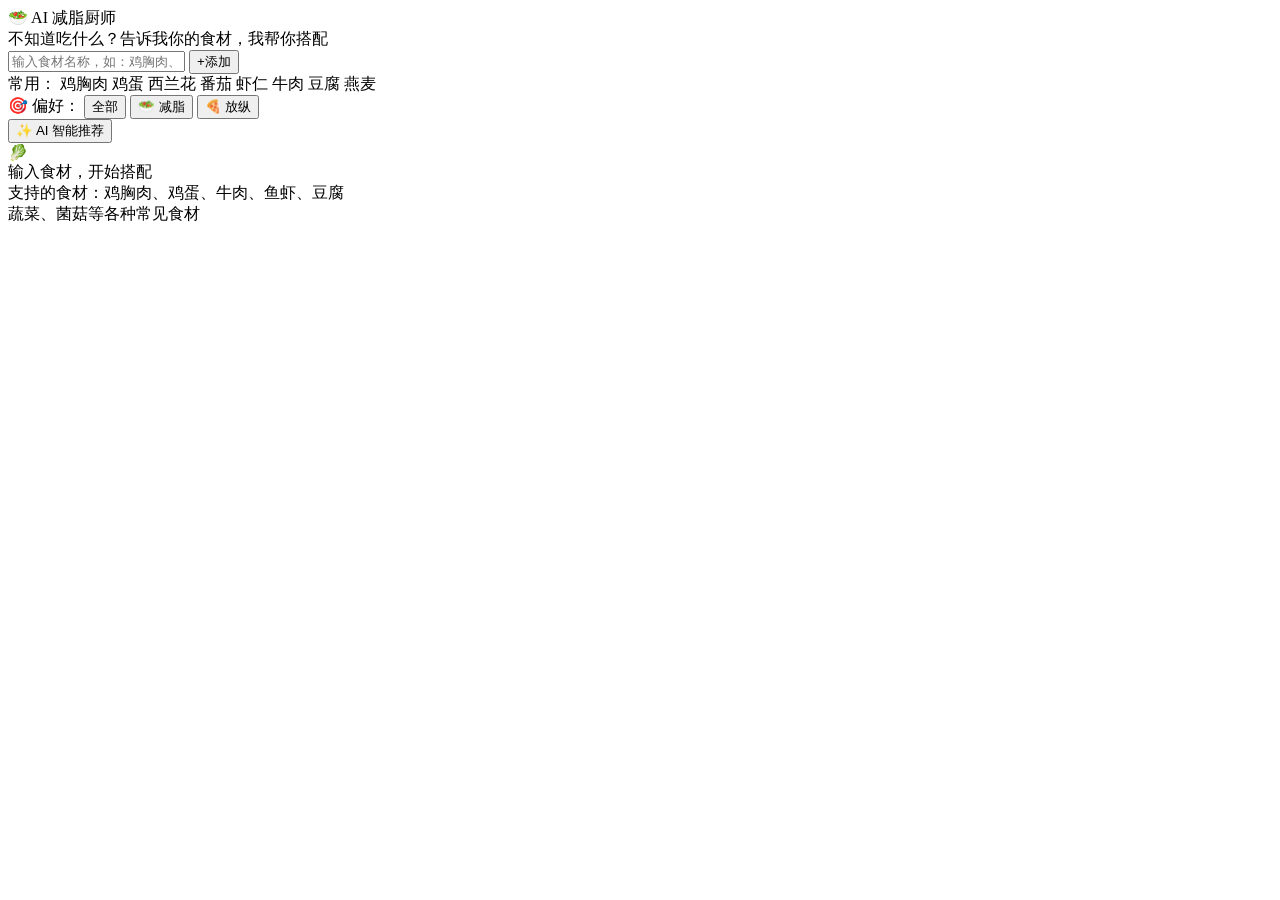
==== ai-diet-chef/index.html @ 59667673 "Create index.html" ====
<!DOCTYPE html>
<html lang="zh-CN">
<head>
<meta charset="UTF-8">
<meta name="viewport" content="width=device-width, initial-scale=1.0, user-scalable=no">
<title>AI 减脂厨师 | 智能搭配你的每一餐</title>
<link rel="stylesheet" href="style.css">
</head>
<body>

<div class="app-wrapper">
  <!-- Header -->
  <header class="app-header">
    <div class="logo">🥗 AI 减脂厨师</div>
    <div class="header-sub">不知道吃什么？告诉我你的食材，我帮你搭配</div>
  </header>

  <!-- 输入区 -->
  <section class="input-section">
    <div class="input-row">
      <input
        type="text"
        id="ingredientInput"
        class="ingredient-input"
        placeholder="输入食材名称，如：鸡胸肉、西兰花..."
        autocomplete="off"
      />
      <button class="btn-add" id="btnAdd">+添加</button>
    </div>
    <div class="tags-area" id="tagsArea"></div>

    <!-- 快捷食材 -->
    <div class="quick-ingredients">
      <span class="quick-label">常用：</span>
      <span class="quick-chip" data-ingredient="鸡胸肉">鸡胸肉</span>
      <span class="quick-chip" data-ingredient="鸡蛋">鸡蛋</span>
      <span class="quick-chip" data-ingredient="西兰花">西兰花</span>
      <span class="quick-chip" data-ingredient="番茄">番茄</span>
      <span class="quick-chip" data-ingredient="虾仁">虾仁</span>
      <span class="quick-chip" data-ingredient="牛肉">牛肉</span>
      <span class="quick-chip" data-ingredient="豆腐">豆腐</span>
      <span class="quick-chip" data-ingredient="燕麦">燕麦</span>
    </div>

    <!-- 偏好 -->
    <div class="preference-row">
      <span class="pref-label">🎯 偏好：</span>
      <button class="pref-btn active" data-category="all">全部</button>
      <button class="pref-btn" data-category="diet">🥗 减脂</button>
      <button class="pref-btn" data-category="cheat">🍕 放纵</button>
    </div>

    <button class="btn-search" id="btnSearch">
      <span class="sparkle">✨</span> AI 智能推荐
    </button>
  </section>

  <!-- 结果区 -->
  <section class="results-section" id="resultsSection">
    <div class="results-header" id="resultsHeader" style="display:none;">
      <span id="resultsCount"></span>
      <span class="ai-badge">🤖 AI 匹配</span>
    </div>
    <div class="results-grid" id="resultsGrid"></div>
    <div class="empty-state" id="emptyState">
      <div class="empty-icon">🥬</div>
      <div class="empty-title">输入食材，开始搭配</div>
      <div class="empty-desc">支持的食材：鸡胸肉、鸡蛋、牛肉、鱼虾、豆腐<br>蔬菜、菌菇等各种常见食材</div>
    </div>
  </section>

  <!-- 详情弹窗 -->
  <div class="modal-overlay" id="modalOverlay" style="display:none;">
    <div class="modal-content" id="modalContent"></div>
  </div>
</div>

<script src="recipes.js"></script>
<script src="app.js"></script>
</body>
</html>
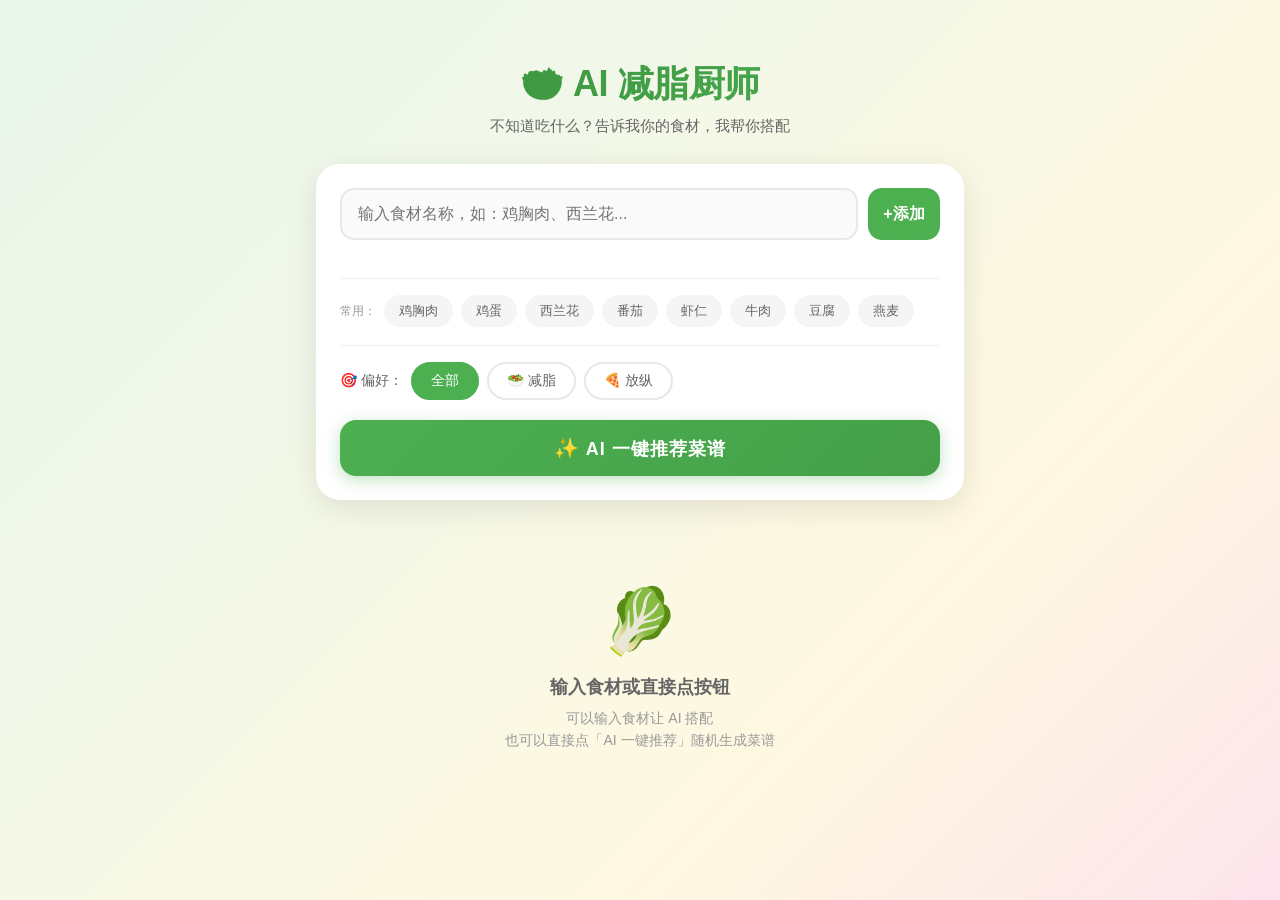
==== commit 13648764: "Revise button label and empty state messages Updated button text and empty state instructions for cl" ====
--- a/ai-diet-chef/index.html
+++ b/ai-diet-chef/index.html
@@ -1,3 +1,4 @@
+
 <!DOCTYPE html>
 <html lang="zh-CN">
 <head>
@@ -51,7 +52,7 @@
     </div>
 
     <button class="btn-search" id="btnSearch">
-      <span class="sparkle">✨</span> AI 智能推荐
+      <span class="sparkle">✨</span> AI 一键推荐菜谱
     </button>
   </section>
 
@@ -64,8 +65,8 @@
     <div class="results-grid" id="resultsGrid"></div>
     <div class="empty-state" id="emptyState">
       <div class="empty-icon">🥬</div>
-      <div class="empty-title">输入食材，开始搭配</div>
-      <div class="empty-desc">支持的食材：鸡胸肉、鸡蛋、牛肉、鱼虾、豆腐<br>蔬菜、菌菇等各种常见食材</div>
+      <div class="empty-title">输入食材或直接点按钮</div>
+      <div class="empty-desc">可以输入食材让 AI 搭配<br>也可以直接点「AI 一键推荐」随机生成菜谱</div>
     </div>
   </section>
 
--- a/ai-diet-chef/style.css
+++ b/ai-diet-chef/style.css
@@ -0,0 +1,541 @@
+/* ===== CSS Reset & Variables ===== */
+* { margin: 0; padding: 0; box-sizing: border-box; }
+
+:root {
+  --green: #4CAF50;
+  --green-dark: #388E3C;
+  --orange: #FF9800;
+  --red: #f44336;
+  --blue: #2196F3;
+  --purple: #9C27B0;
+  --bg: #f8faf9;
+  --card: #ffffff;
+  --text: #1a1a2e;
+  --text-secondary: #666;
+  --text-muted: #999;
+  --shadow: 0 2px 16px rgba(0,0,0,0.06);
+  --shadow-lg: 0 8px 32px rgba(0,0,0,0.1);
+  --radius: 16px;
+  --radius-lg: 24px;
+}
+
+body {
+  font-family: -apple-system, BlinkMacSystemFont, 'Segoe UI', 'PingFang SC', 'Microsoft YaHei', sans-serif;
+  background: linear-gradient(135deg, #e8f5e9 0%, #f1f8e9 30%, #fff8e1 70%, #fce4ec 100%);
+  background-attachment: fixed;
+  min-height: 100vh;
+  color: var(--text);
+  -webkit-font-smoothing: antialiased;
+}
+
+.app-wrapper {
+  max-width: 680px;
+  margin: 0 auto;
+  padding: 20px 16px 40px;
+}
+
+/* ===== Header ===== */
+.app-header {
+  text-align: center;
+  padding: 40px 0 28px;
+}
+
+.logo {
+  font-size: 36px;
+  font-weight: 800;
+  background: linear-gradient(135deg, var(--green-dark), var(--green));
+  -webkit-background-clip: text;
+  -webkit-text-fill-color: transparent;
+  background-clip: text;
+  letter-spacing: -0.5px;
+}
+
+.header-sub {
+  font-size: 15px;
+  color: var(--text-secondary);
+  margin-top: 8px;
+  font-weight: 400;
+}
+
+/* ===== Input Section ===== */
+.input-section {
+  background: var(--card);
+  border-radius: var(--radius-lg);
+  padding: 24px;
+  box-shadow: var(--shadow-lg);
+  margin-bottom: 24px;
+}
+
+.input-row {
+  display: flex;
+  gap: 10px;
+}
+
+.ingredient-input {
+  flex: 1;
+  height: 52px;
+  padding: 0 16px;
+  border: 2px solid #e8e8e8;
+  border-radius: 14px;
+  font-size: 16px;
+  color: var(--text);
+  background: #fafafa;
+  transition: all 0.2s;
+  outline: none;
+}
+
+.ingredient-input:focus {
+  border-color: var(--green);
+  background: #fff;
+  box-shadow: 0 0 0 4px rgba(76,175,80,0.1);
+}
+
+.btn-add {
+  width: 72px;
+  height: 52px;
+  background: var(--green);
+  color: #fff;
+  border: none;
+  border-radius: 14px;
+  font-size: 16px;
+  font-weight: 600;
+  cursor: pointer;
+  transition: all 0.2s;
+  white-space: nowrap;
+}
+
+.btn-add:hover { background: var(--green-dark); transform: translateY(-1px); }
+.btn-add:active { transform: scale(0.96); }
+
+/* Tags */
+.tags-area {
+  display: flex;
+  flex-wrap: wrap;
+  gap: 8px;
+  margin-top: 14px;
+  min-height: 8px;
+}
+
+.tag {
+  display: inline-flex;
+  align-items: center;
+  gap: 6px;
+  padding: 8px 14px;
+  background: linear-gradient(135deg, #e8f5e9, #c8e6c9);
+  color: var(--green-dark);
+  border-radius: 24px;
+  font-size: 14px;
+  font-weight: 500;
+  animation: tagIn 0.25s ease;
+}
+
+@keyframes tagIn {
+  from { opacity: 0; transform: scale(0.8); }
+  to { opacity: 1; transform: scale(1); }
+}
+
+.tag-remove {
+  cursor: pointer;
+  width: 18px;
+  height: 18px;
+  border-radius: 50%;
+  background: rgba(0,0,0,0.12);
+  display: flex;
+  align-items: center;
+  justify-content: center;
+  font-size: 12px;
+  line-height: 1;
+  transition: all 0.15s;
+}
+
+.tag-remove:hover { background: var(--red); color: #fff; }
+
+/* Quick Ingredients */
+.quick-ingredients {
+  display: flex;
+  flex-wrap: wrap;
+  align-items: center;
+  gap: 8px;
+  margin-top: 16px;
+  padding-top: 16px;
+  border-top: 1px solid #f0f0f0;
+}
+
+.quick-label {
+  font-size: 12px;
+  color: var(--text-muted);
+  font-weight: 500;
+}
+
+.quick-chip {
+  padding: 6px 14px;
+  background: #f5f5f5;
+  border-radius: 20px;
+  font-size: 13px;
+  color: var(--text-secondary);
+  cursor: pointer;
+  transition: all 0.15s;
+  border: 1.5px solid transparent;
+}
+
+.quick-chip:hover {
+  background: #e8f5e9;
+  border-color: var(--green);
+  color: var(--green-dark);
+}
+
+/* Preference */
+.preference-row {
+  display: flex;
+  align-items: center;
+  gap: 8px;
+  margin-top: 18px;
+  padding-top: 16px;
+  border-top: 1px solid #f0f0f0;
+}
+
+.pref-label { font-size: 14px; color: var(--text-secondary); }
+
+.pref-btn {
+  padding: 8px 18px;
+  border: 2px solid #e8e8e8;
+  background: #fff;
+  border-radius: 24px;
+  font-size: 14px;
+  cursor: pointer;
+  transition: all 0.15s;
+  color: var(--text-secondary);
+}
+
+.pref-btn.active {
+  background: var(--green);
+  color: #fff;
+  border-color: var(--green);
+}
+
+.pref-btn:hover:not(.active) { border-color: var(--green); color: var(--green); }
+
+/* Search Button */
+.btn-search {
+  width: 100%;
+  height: 56px;
+  margin-top: 20px;
+  background: linear-gradient(135deg, var(--green), #45a049);
+  color: #fff;
+  border: none;
+  border-radius: 16px;
+  font-size: 18px;
+  font-weight: 700;
+  cursor: pointer;
+  transition: all 0.3s;
+  letter-spacing: 1px;
+  box-shadow: 0 4px 16px rgba(76,175,80,0.35);
+}
+
+.btn-search:hover {
+  transform: translateY(-2px);
+  box-shadow: 0 6px 24px rgba(76,175,80,0.45);
+}
+
+.btn-search:active { transform: scale(0.97); }
+
+.sparkle { font-size: 20px; }
+
+/* ===== Results ===== */
+.results-section { margin-bottom: 30px; }
+
+.results-header {
+  display: flex;
+  align-items: center;
+  justify-content: space-between;
+  margin-bottom: 16px;
+  padding: 0 4px;
+  font-size: 15px;
+  font-weight: 600;
+  color: var(--text-secondary);
+}
+
+.ai-badge {
+  font-size: 12px;
+  padding: 4px 12px;
+  background: linear-gradient(135deg, #e8f5e9, #c8e6c9);
+  border-radius: 12px;
+  color: var(--green-dark);
+}
+
+.results-grid {
+  display: flex;
+  flex-direction: column;
+  gap: 14px;
+}
+
+/* Recipe Card */
+.recipe-card {
+  background: var(--card);
+  border-radius: var(--radius-lg);
+  padding: 22px;
+  box-shadow: var(--shadow);
+  cursor: pointer;
+  transition: all 0.25s;
+  border: 2px solid transparent;
+  animation: cardIn 0.4s ease backwards;
+}
+
+.recipe-card:nth-child(1) { animation-delay: 0s; }
+.recipe-card:nth-child(2) { animation-delay: 0.08s; }
+.recipe-card:nth-child(3) { animation-delay: 0.16s; }
+.recipe-card:nth-child(4) { animation-delay: 0.24s; }
+.recipe-card:nth-child(5) { animation-delay: 0.32s; }
+
+@keyframes cardIn {
+  from { opacity: 0; transform: translateY(16px); }
+  to { opacity: 1; transform: translateY(0); }
+}
+
+.recipe-card:hover {
+  transform: translateY(-3px);
+  box-shadow: var(--shadow-lg);
+  border-color: var(--green);
+}
+
+.card-top {
+  display: flex;
+  justify-content: space-between;
+  align-items: flex-start;
+  margin-bottom: 12px;
+}
+
+.card-name {
+  font-size: 19px;
+  font-weight: 700;
+  color: var(--text);
+}
+
+.card-category {
+  font-size: 11px;
+  padding: 3px 10px;
+  border-radius: 10px;
+  font-weight: 600;
+  white-space: nowrap;
+  margin-left: 8px;
+}
+
+.card-category.diet { background: #e8f5e9; color: var(--green-dark); }
+.card-category.cheat { background: #fff3e0; color: #e65100; }
+
+.card-meta {
+  display: flex;
+  flex-wrap: wrap;
+  gap: 16px;
+  font-size: 13px;
+  color: var(--text-secondary);
+  margin-bottom: 10px;
+}
+
+.card-meta span { display: flex; align-items: center; gap: 4px; }
+
+.card-ingredients {
+  display: flex;
+  flex-wrap: wrap;
+  gap: 6px;
+}
+
+.card-ingredient {
+  padding: 3px 10px;
+  background: #f8f8f8;
+  border-radius: 8px;
+  font-size: 12px;
+  color: var(--text-secondary);
+}
+
+.card-ingredient.matched {
+  background: #e8f5e9;
+  color: var(--green-dark);
+  font-weight: 600;
+}
+
+.card-tags {
+  display: flex;
+  gap: 6px;
+  margin-top: 10px;
+}
+
+.card-tag {
+  font-size: 11px;
+  padding: 2px 8px;
+  background: linear-gradient(135deg, #f5f5f5, #eee);
+  border-radius: 6px;
+  color: var(--text-muted);
+}
+
+/* Empty State */
+.empty-state {
+  text-align: center;
+  padding: 60px 20px;
+}
+
+.empty-icon { font-size: 64px; margin-bottom: 16px; }
+
+.empty-title {
+  font-size: 18px;
+  font-weight: 600;
+  color: var(--text-secondary);
+  margin-bottom: 8px;
+}
+
+.empty-desc {
+  font-size: 14px;
+  color: var(--text-muted);
+  line-height: 1.6;
+}
+
+/* ===== Modal ===== */
+.modal-overlay {
+  position: fixed;
+  top: 0; left: 0; right: 0; bottom: 0;
+  background: rgba(0,0,0,0.5);
+  backdrop-filter: blur(4px);
+  z-index: 1000;
+  display: flex;
+  align-items: flex-end;
+  justify-content: center;
+  animation: fadeIn 0.25s ease;
+}
+
+.modal-content {
+  background: var(--card);
+  border-radius: var(--radius-lg) var(--radius-lg) 0 0;
+  width: 100%;
+  max-width: 680px;
+  max-height: 85vh;
+  overflow-y: auto;
+  padding: 28px 24px 40px;
+  animation: slideUp 0.3s ease;
+}
+
+@keyframes fadeIn { from { opacity: 0; } to { opacity: 1; } }
+@keyframes slideUp { from { transform: translateY(100%); } to { transform: translateY(0); } }
+
+.modal-handle {
+  width: 36px; height: 4px;
+  background: #ddd; border-radius: 2px;
+  margin: 0 auto 20px;
+}
+
+.modal-name {
+  font-size: 24px; font-weight: 800;
+  margin-bottom: 16px;
+}
+
+.modal-meta {
+  display: flex; gap: 20px;
+  flex-wrap: wrap; margin-bottom: 24px;
+}
+
+.modal-stat {
+  text-align: center;
+  padding: 14px 18px;
+  background: #f8f8f8;
+  border-radius: 14px;
+  min-width: 80px;
+}
+
+.modal-stat .stat-val {
+  font-size: 24px; font-weight: 700;
+  color: var(--green-dark);
+}
+
+.modal-stat .stat-label {
+  font-size: 11px; color: var(--text-muted);
+  margin-top: 4px;
+}
+
+.modal-section {
+  margin-bottom: 20px;
+}
+
+.modal-section h3 {
+  font-size: 16px; font-weight: 700;
+  margin-bottom: 10px;
+  display: flex; align-items: center;
+  gap: 6px;
+}
+
+.modal-steps {
+  display: flex; flex-direction: column;
+  gap: 10px;
+}
+
+.modal-step {
+  display: flex; gap: 12px;
+  padding: 12px 16px;
+  background: #fafafa;
+  border-radius: 12px;
+}
+
+.modal-step .step-num {
+  width: 26px; height: 26px;
+  background: var(--green);
+  color: #fff;
+  border-radius: 50%;
+  display: flex; align-items: center;
+  justify-content: center;
+  font-size: 13px; font-weight: 700;
+  flex-shrink: 0;
+}
+
+.modal-step .step-text {
+  font-size: 14px; color: #444;
+  line-height: 1.6;
+  flex: 1;
+}
+
+.modal-ingredients {
+  display: flex; flex-wrap: wrap;
+  gap: 8px;
+}
+
+.modal-ingredient {
+  padding: 6px 14px;
+  background: #e8f5e9;
+  color: var(--green-dark);
+  border-radius: 20px;
+  font-size: 13px; font-weight: 500;
+}
+
+.modal-close {
+  width: 100%;
+  height: 48px;
+  margin-top: 8px;
+  background: #f5f5f5;
+  border: none;
+  border-radius: 14px;
+  font-size: 16px;
+  font-weight: 600;
+  color: var(--text-secondary);
+  cursor: pointer;
+}
+
+.modal-close:hover { background: #e8e8e8; }
+
+/* ===== No Results ===== */
+.no-results {
+  text-align: center;
+  padding: 40px 20px;
+  color: var(--text-muted);
+}
+
+.no-results .nr-icon { font-size: 48px; margin-bottom: 12px; }
+
+.no-results .nr-title { font-size: 16px; font-weight: 600; margin-bottom: 4px; }
+
+.no-results .nr-desc { font-size: 13px; }
+
+/* ===== Responsive ===== */
+@media (max-width: 480px) {
+  .app-wrapper { padding: 12px 12px 30px; }
+  .app-header { padding: 24px 0 16px; }
+  .logo { font-size: 28px; }
+  .modal-stat { min-width: 64px; padding: 10px 12px; }
+  .modal-stat .stat-val { font-size: 20px; }
+}
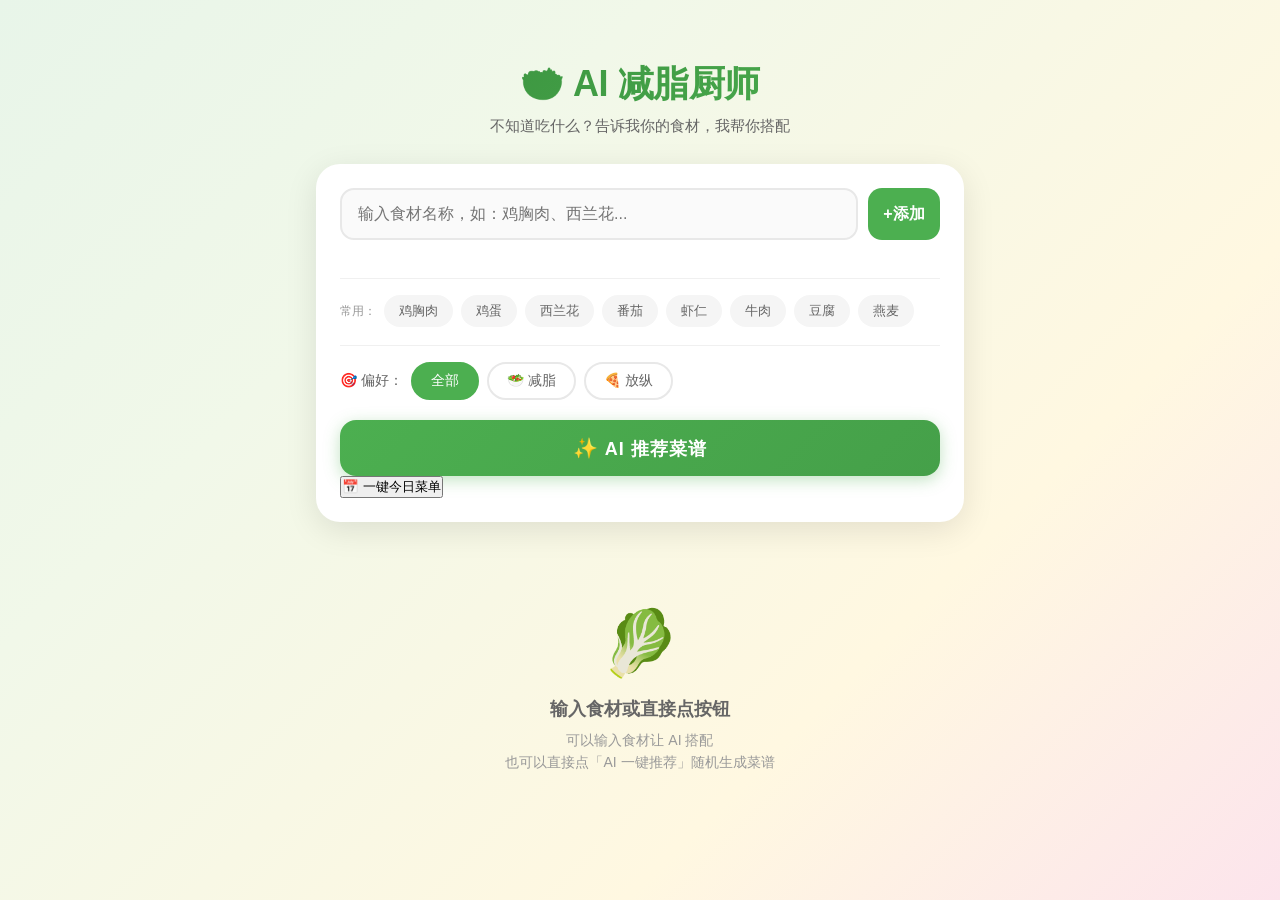
==== commit 3615bc23: "Update index.html" ====
--- a/ai-diet-chef/index.html
+++ b/ai-diet-chef/index.html
@@ -1,4 +1,3 @@
-
 <!DOCTYPE html>
 <html lang="zh-CN">
 <head>
@@ -51,9 +50,14 @@
       <button class="pref-btn" data-category="cheat">🍕 放纵</button>
     </div>
 
-    <button class="btn-search" id="btnSearch">
-      <span class="sparkle">✨</span> AI 一键推荐菜谱
-    </button>
+    <div class="btn-row-dual">
+      <button class="btn-search" id="btnSearch">
+        <span class="sparkle">✨</span> AI 推荐菜谱
+      </button>
+      <button class="btn-mealplan" id="btnMealPlan">
+        📅 一键今日菜单
+      </button>
+    </div>
   </section>
 
   <!-- 结果区 -->
@@ -80,3 +84,4 @@
 <script src="app.js"></script>
 </body>
 </html>
+
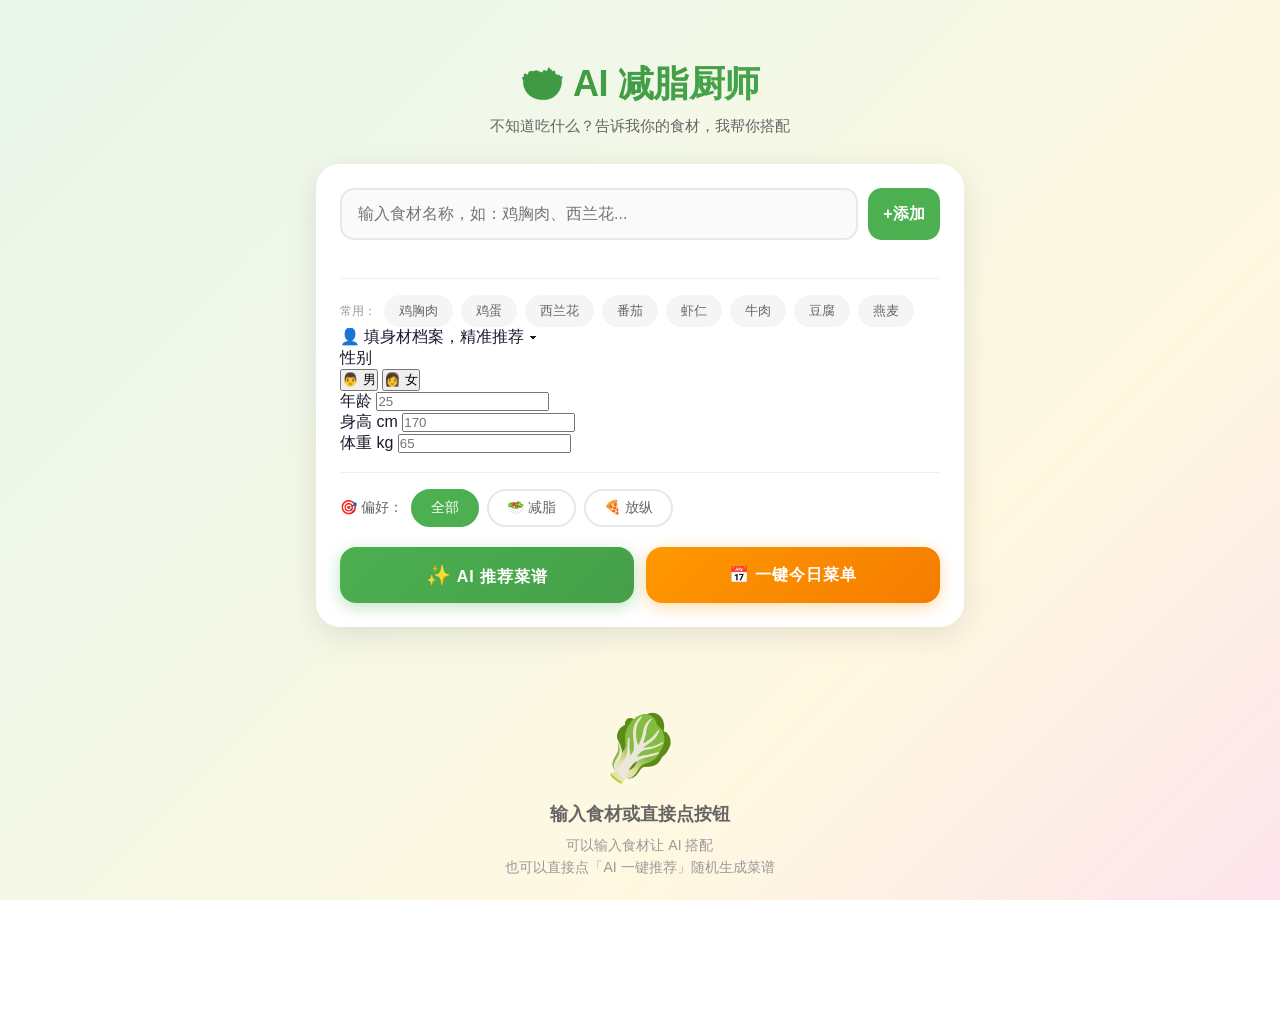
==== commit 58a6f5f4: "Update index.html" ====
--- a/ai-diet-chef/index.html
+++ b/ai-diet-chef/index.html
@@ -42,6 +42,37 @@
       <span class="quick-chip" data-ingredient="燕麦">燕麦</span>
     </div>
 
+    <!-- 身材档案 -->
+    <div class="profile-toggle" id="profileToggle" onclick="document.getElementById('profileForm').classList.toggle('open');this.classList.toggle('active')">
+      👤 填身材档案，精准推荐 <span class="toggle-arrow">▾</span>
+    </div>
+    <div class="profile-form" id="profileForm">
+      <div class="pf-row">
+        <div class="pf-item">
+          <label>性别</label>
+          <div class="pf-radio-group">
+            <button class="pf-radio active" data-gender="male" onclick="App.setGender('male',this)">👨 男</button>
+            <button class="pf-radio" data-gender="female" onclick="App.setGender('female',this)">👩 女</button>
+          </div>
+        </div>
+        <div class="pf-item">
+          <label>年龄</label>
+          <input type="number" id="pfAge" placeholder="25" class="pf-input">
+        </div>
+      </div>
+      <div class="pf-row">
+        <div class="pf-item">
+          <label>身高 cm</label>
+          <input type="number" id="pfHeight" placeholder="170" class="pf-input">
+        </div>
+        <div class="pf-item">
+          <label>体重 kg</label>
+          <input type="number" id="pfWeight" placeholder="65" class="pf-input">
+        </div>
+      </div>
+      <div class="pf-result" id="pfResult" style="display:none"></div>
+    </div>
+
     <!-- 偏好 -->
     <div class="preference-row">
       <span class="pref-label">🎯 偏好：</span>
@@ -84,4 +115,3 @@
 <script src="app.js"></script>
 </body>
 </html>
-
--- a/ai-diet-chef/style.css
+++ b/ai-diet-chef/style.css
@@ -215,31 +215,95 @@
 
 .pref-btn:hover:not(.active) { border-color: var(--green); color: var(--green); }
 
-/* Search Button */
+/* Dual Button Row */
+.btn-row-dual {
+  display: flex; gap: 12px; margin-top: 20px;
+}
+.btn-search, .btn-mealplan {
+  flex: 1; height: 56px; color: #fff; border: none; border-radius: 16px;
+  font-size: 16px; font-weight: 700; cursor: pointer; transition: all 0.3s;
+  letter-spacing: 1px;
+}
 .btn-search {
-  width: 100%;
-  height: 56px;
-  margin-top: 20px;
   background: linear-gradient(135deg, var(--green), #45a049);
-  color: #fff;
-  border: none;
-  border-radius: 16px;
-  font-size: 18px;
-  font-weight: 700;
-  cursor: pointer;
-  transition: all 0.3s;
-  letter-spacing: 1px;
   box-shadow: 0 4px 16px rgba(76,175,80,0.35);
 }
-
-.btn-search:hover {
+.btn-mealplan {
+  background: linear-gradient(135deg, var(--orange), #F57C00);
+  box-shadow: 0 4px 16px rgba(255,152,0,0.35);
+}
+
+.btn-search:hover, .btn-mealplan:hover {
   transform: translateY(-2px);
-  box-shadow: 0 6px 24px rgba(76,175,80,0.45);
-}
-
-.btn-search:active { transform: scale(0.97); }
-
+  filter: brightness(1.1);
+}
+.btn-search:active, .btn-mealplan:active { transform: scale(0.97); }
 .sparkle { font-size: 20px; }
+
+/* Meal Plan Cards */
+.mealplan-section { margin-bottom: 24px; }
+.mealplan-title {
+  font-size: 20px; font-weight: 800; text-align: center; margin-bottom: 16px;
+}
+.mealplan-meals { display: flex; flex-direction: column; gap: 12px; }
+.mealplan-card {
+  background: var(--card); border-radius: var(--radius-lg); padding: 20px 24px;
+  box-shadow: var(--shadow); display: flex; align-items: center; gap: 16px;
+  cursor: pointer; transition: all 0.2s; border: 2px solid transparent;
+  animation: cardIn 0.4s ease backwards;
+}
+.mealplan-card:hover { transform: translateX(4px); border-color: var(--green); }
+.mealplan-card .mp-icon { font-size: 36px; flex-shrink: 0; }
+.mealplan-card .mp-info { flex: 1; }
+.mealplan-card .mp-meal-type { font-size: 12px; color: var(--orange); font-weight: 700; text-transform: uppercase; }
+.mealplan-card .mp-name { font-size: 17px; font-weight: 700; margin: 4px 0; }
+.mealplan-card .mp-meta { font-size: 13px; color: var(--text-secondary); }
+.mealplan-card .mp-arrow { font-size: 20px; color: var(--text-muted); }
+
+/* Immersive Detail Modal */
+.detail-overlay {
+  position: fixed; top:0;left:0;right:0;bottom:0; background: var(--bg);
+  z-index: 1000; overflow-y: auto; animation: fadeIn 0.3s ease;
+}
+.detail-hero {
+  background: linear-gradient(135deg, var(--green-dark), var(--green));
+  color: #fff; padding: 40px 24px 30px; text-align: center;
+}
+.detail-hero.cheat { background: linear-gradient(135deg, #e65100, var(--orange)); }
+.detail-close {
+  position: absolute; top: 16px; left: 16px; width: 36px; height: 36px;
+  background: rgba(255,255,255,0.25); border: none; border-radius: 50%;
+  color: #fff; font-size: 18px; cursor: pointer; display: flex; align-items: center;
+  justify-content: center;
+}
+.detail-name { font-size: 26px; font-weight: 800; margin-bottom: 16px; }
+.detail-stats {
+  display: flex; justify-content: center; gap: 16px; flex-wrap: wrap;
+}
+.detail-stat {
+  background: rgba(255,255,255,0.2); border-radius: 14px; padding: 12px 16px;
+  text-align: center; min-width: 70px;
+}
+.detail-stat .ds-val { font-size: 22px; font-weight: 800; }
+.detail-stat .ds-label { font-size: 11px; opacity: 0.8; }
+.detail-body { padding: 24px; max-width: 680px; margin: 0 auto; }
+.detail-body h3 { font-size: 18px; font-weight: 700; margin: 24px 0 12px; display: flex; align-items: center; gap: 8px; }
+.detail-ingredients {
+  display: flex; flex-wrap: wrap; gap: 8px; margin-bottom: 8px;
+}
+.detail-ing { padding: 8px 16px; background: #e8f5e9; border-radius: 20px; font-size: 14px; font-weight: 500; color: var(--green-dark); }
+.detail-step {
+  display: flex; gap: 14px; padding: 16px; background: #fafafa; border-radius: 14px;
+  margin-bottom: 10px; align-items: flex-start;
+}
+.detail-step .ds-num {
+  width: 32px; height: 32px; background: var(--green); color: #fff;
+  border-radius: 50%; display: flex; align-items: center; justify-content: center;
+  font-weight: 800; font-size: 15px; flex-shrink: 0;
+}
+.detail-step .ds-text { font-size: 15px; color: #444; line-height: 1.7; flex: 1; }
+.detail-tags { display: flex; gap: 8px; flex-wrap: wrap; margin-top: 20px; }
+.detail-tag { padding: 6px 14px; background: #f0f0f0; border-radius: 20px; font-size: 13px; color: #666; }
 
 /* ===== Results ===== */
 .results-section { margin-bottom: 30px; }
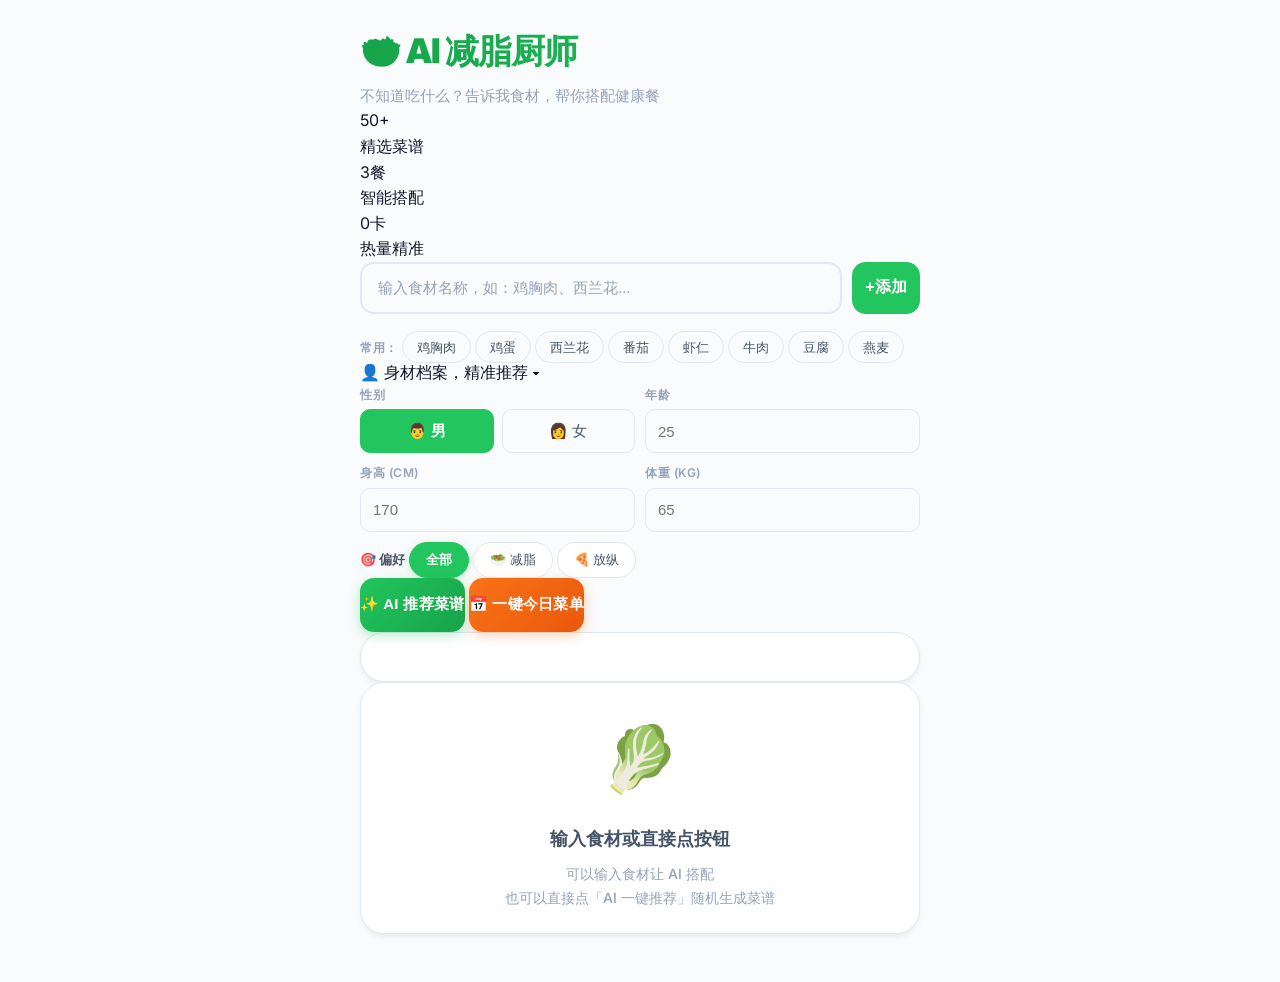
==== commit 8df1a818: "Update index.html" ====
--- a/ai-diet-chef/index.html
+++ b/ai-diet-chef/index.html
@@ -9,14 +9,19 @@
 <body>
 
 <div class="app-wrapper">
-  <!-- Header -->
-  <header class="app-header">
+  <!-- Hero -->
+  <header class="app-hero">
     <div class="logo">🥗 AI 减脂厨师</div>
-    <div class="header-sub">不知道吃什么？告诉我你的食材，我帮你搭配</div>
+    <div class="header-sub">不知道吃什么？告诉我食材，帮你搭配健康餐</div>
+    <div class="hero-stats-row">
+      <div class="hero-stat"><div class="hs-num">50+</div><div class="hs-label">精选菜谱</div></div>
+      <div class="hero-stat"><div class="hs-num">3餐</div><div class="hs-label">智能搭配</div></div>
+      <div class="hero-stat"><div class="hs-num">0卡</div><div class="hs-label">热量精准</div></div>
+    </div>
   </header>
 
   <!-- 输入区 -->
-  <section class="input-section">
+  <section class="main-card">
     <div class="input-row">
       <input
         type="text"
@@ -30,7 +35,7 @@
     <div class="tags-area" id="tagsArea"></div>
 
     <!-- 快捷食材 -->
-    <div class="quick-ingredients">
+    <div class="quick-row">
       <span class="quick-label">常用：</span>
       <span class="quick-chip" data-ingredient="鸡胸肉">鸡胸肉</span>
       <span class="quick-chip" data-ingredient="鸡蛋">鸡蛋</span>
@@ -43,45 +48,48 @@
     </div>
 
     <!-- 身材档案 -->
-    <div class="profile-toggle" id="profileToggle" onclick="document.getElementById('profileForm').classList.toggle('open');this.classList.toggle('active')">
-      👤 填身材档案，精准推荐 <span class="toggle-arrow">▾</span>
-    </div>
-    <div class="profile-form" id="profileForm">
-      <div class="pf-row">
-        <div class="pf-item">
-          <label>性别</label>
-          <div class="pf-radio-group">
-            <button class="pf-radio active" data-gender="male" onclick="App.setGender('male',this)">👨 男</button>
-            <button class="pf-radio" data-gender="female" onclick="App.setGender('female',this)">👩 女</button>
+    <div class="profile-section">
+      <div class="profile-header" onclick="this.classList.toggle('open');document.getElementById('profileBody').classList.toggle('open')">
+        <span class="ph-left"><span class="ph-icon">👤</span> 身材档案，精准推荐</span>
+        <span class="ph-arrow">▾</span>
+      </div>
+      <div class="profile-body" id="profileBody">
+        <div class="pf-row">
+          <div class="pf-item">
+            <label>性别</label>
+            <div class="pf-radio-group">
+              <button class="pf-radio active" data-gender="male" onclick="App.setGender('male',this)">👨 男</button>
+              <button class="pf-radio" data-gender="female" onclick="App.setGender('female',this)">👩 女</button>
+            </div>
+          </div>
+          <div class="pf-item">
+            <label>年龄</label>
+            <input type="number" id="pfAge" placeholder="25" class="pf-input">
           </div>
         </div>
-        <div class="pf-item">
-          <label>年龄</label>
-          <input type="number" id="pfAge" placeholder="25" class="pf-input">
+        <div class="pf-row">
+          <div class="pf-item">
+            <label>身高 (cm)</label>
+            <input type="number" id="pfHeight" placeholder="170" class="pf-input">
+          </div>
+          <div class="pf-item">
+            <label>体重 (kg)</label>
+            <input type="number" id="pfWeight" placeholder="65" class="pf-input">
+          </div>
         </div>
+        <div class="pf-result" id="pfResult" style="display:none"></div>
       </div>
-      <div class="pf-row">
-        <div class="pf-item">
-          <label>身高 cm</label>
-          <input type="number" id="pfHeight" placeholder="170" class="pf-input">
-        </div>
-        <div class="pf-item">
-          <label>体重 kg</label>
-          <input type="number" id="pfWeight" placeholder="65" class="pf-input">
-        </div>
-      </div>
-      <div class="pf-result" id="pfResult" style="display:none"></div>
     </div>
 
     <!-- 偏好 -->
-    <div class="preference-row">
-      <span class="pref-label">🎯 偏好：</span>
+    <div class="pref-row">
+      <span class="pref-label">🎯 偏好</span>
       <button class="pref-btn active" data-category="all">全部</button>
       <button class="pref-btn" data-category="diet">🥗 减脂</button>
       <button class="pref-btn" data-category="cheat">🍕 放纵</button>
     </div>
 
-    <div class="btn-row-dual">
+    <div class="btn-row">
       <button class="btn-search" id="btnSearch">
         <span class="sparkle">✨</span> AI 推荐菜谱
       </button>
--- a/ai-diet-chef/style.css
+++ b/ai-diet-chef/style.css
@@ -1,605 +1,269 @@
-/* ===== CSS Reset & Variables ===== */
-* { margin: 0; padding: 0; box-sizing: border-box; }
-
-:root {
-  --green: #4CAF50;
-  --green-dark: #388E3C;
-  --orange: #FF9800;
-  --red: #f44336;
-  --blue: #2196F3;
-  --purple: #9C27B0;
-  --bg: #f8faf9;
-  --card: #ffffff;
-  --text: #1a1a2e;
-  --text-secondary: #666;
-  --text-muted: #999;
-  --shadow: 0 2px 16px rgba(0,0,0,0.06);
-  --shadow-lg: 0 8px 32px rgba(0,0,0,0.1);
-  --radius: 16px;
-  --radius-lg: 24px;
-}
-
-body {
-  font-family: -apple-system, BlinkMacSystemFont, 'Segoe UI', 'PingFang SC', 'Microsoft YaHei', sans-serif;
-  background: linear-gradient(135deg, #e8f5e9 0%, #f1f8e9 30%, #fff8e1 70%, #fce4ec 100%);
-  background-attachment: fixed;
-  min-height: 100vh;
-  color: var(--text);
-  -webkit-font-smoothing: antialiased;
-}
-
-.app-wrapper {
-  max-width: 680px;
-  margin: 0 auto;
-  padding: 20px 16px 40px;
-}
+/* ===== AI 减脂厨师 - Premium Design ===== */
+@import url('https://fonts.googleapis.com/css2?family=Inter:wght@400;500;600;700;800;900&display=swap');
+
+*{margin:0;padding:0;box-sizing:border-box}
+
+:root{
+  --g:#22c55e;--gd:#16a34a;--gl:#86efac;--o:#f97316;--od:#ea580c;
+  --bg:#fafbfc;--card:#ffffff;--t1:#0f172a;--t2:#475569;--t3:#94a3b8;
+  --border:#e2e8f0;--border-light:#f1f5f9;
+  --shadow-sm:0 1px 2px rgba(0,0,0,.04);
+  --shadow:0 1px 3px rgba(0,0,0,.06),0 1px 2px rgba(0,0,0,.04);
+  --shadow-md:0 4px 6px -1px rgba(0,0,0,.06),0 2px 4px -2px rgba(0,0,0,.04);
+  --shadow-lg:0 10px 15px -3px rgba(0,0,0,.06),0 4px 6px -4px rgba(0,0,0,.04);
+  --shadow-xl:0 20px 25px -5px rgba(0,0,0,.08),0 8px 10px -6px rgba(0,0,0,.04);
+  --radius:14px;--radius-lg:20px;--radius-xl:24px
+}
+
+body{
+  font-family:'Inter',-apple-system,BlinkMacSystemFont,'Segoe UI','PingFang SC','Microsoft YaHei',sans-serif;
+  background:var(--bg);color:var(--t1);line-height:1.6;-webkit-font-smoothing:antialiased;
+}
+
+.app-wrapper{max-width:600px;margin:0 auto;padding:24px 20px 48px}
 
 /* ===== Header ===== */
-.app-header {
-  text-align: center;
-  padding: 40px 0 28px;
-}
-
-.logo {
-  font-size: 36px;
-  font-weight: 800;
-  background: linear-gradient(135deg, var(--green-dark), var(--green));
-  -webkit-background-clip: text;
-  -webkit-text-fill-color: transparent;
-  background-clip: text;
-  letter-spacing: -0.5px;
-}
-
-.header-sub {
-  font-size: 15px;
-  color: var(--text-secondary);
-  margin-top: 8px;
-  font-weight: 400;
-}
-
-/* ===== Input Section ===== */
-.input-section {
-  background: var(--card);
-  border-radius: var(--radius-lg);
-  padding: 24px;
-  box-shadow: var(--shadow-lg);
-  margin-bottom: 24px;
-}
-
-.input-row {
-  display: flex;
-  gap: 10px;
-}
-
-.ingredient-input {
-  flex: 1;
-  height: 52px;
-  padding: 0 16px;
-  border: 2px solid #e8e8e8;
-  border-radius: 14px;
-  font-size: 16px;
-  color: var(--text);
-  background: #fafafa;
-  transition: all 0.2s;
-  outline: none;
-}
-
-.ingredient-input:focus {
-  border-color: var(--green);
-  background: #fff;
-  box-shadow: 0 0 0 4px rgba(76,175,80,0.1);
-}
-
-.btn-add {
-  width: 72px;
-  height: 52px;
-  background: var(--green);
-  color: #fff;
-  border: none;
-  border-radius: 14px;
-  font-size: 16px;
-  font-weight: 600;
-  cursor: pointer;
-  transition: all 0.2s;
-  white-space: nowrap;
-}
-
-.btn-add:hover { background: var(--green-dark); transform: translateY(-1px); }
-.btn-add:active { transform: scale(0.96); }
+.app-header{text-align:center;padding:28px 0 20px}
+.logo{font-size:34px;font-weight:900;letter-spacing:-1px;background:linear-gradient(135deg,var(--gd),var(--g));-webkit-background-clip:text;-webkit-text-fill-color:transparent;background-clip:text}
+.header-sub{font-size:15px;color:var(--t3);margin-top:6px;font-weight:500}
+
+/* ===== Cards ===== */
+.input-section,.results-section>div{
+  background:var(--card);border-radius:var(--radius-xl);padding:24px;
+  box-shadow:var(--shadow-md);border:1px solid var(--border);
+  transition:all .3s;
+}
+.input-section{margin-bottom:20px}
+
+/* ===== Input ===== */
+.input-row{display:flex;gap:10px}
+.ingredient-input{
+  flex:1;height:52px;padding:0 16px;border:2px solid var(--border);border-radius:var(--radius);
+  font-size:15px;font-weight:500;color:var(--t1);outline:none;transition:all .25s;
+  background:var(--bg);
+}
+.ingredient-input:focus{border-color:var(--g);box-shadow:0 0 0 4px rgba(34,197,94,.08);background:#fff}
+.ingredient-input::placeholder{color:var(--t3)}
+
+.btn-add{
+  width:68px;height:52px;background:var(--g);color:#fff;border:none;border-radius:var(--radius);
+  font-size:16px;font-weight:700;cursor:pointer;transition:all .25s;
+}
+.btn-add:hover{background:var(--gd);transform:scale(1.03)}
+.btn-add:active{transform:scale(.96)}
 
 /* Tags */
-.tags-area {
-  display: flex;
-  flex-wrap: wrap;
-  gap: 8px;
-  margin-top: 14px;
-  min-height: 8px;
-}
-
-.tag {
-  display: inline-flex;
-  align-items: center;
-  gap: 6px;
-  padding: 8px 14px;
-  background: linear-gradient(135deg, #e8f5e9, #c8e6c9);
-  color: var(--green-dark);
-  border-radius: 24px;
-  font-size: 14px;
-  font-weight: 500;
-  animation: tagIn 0.25s ease;
-}
-
-@keyframes tagIn {
-  from { opacity: 0; transform: scale(0.8); }
-  to { opacity: 1; transform: scale(1); }
-}
-
-.tag-remove {
-  cursor: pointer;
-  width: 18px;
-  height: 18px;
-  border-radius: 50%;
-  background: rgba(0,0,0,0.12);
-  display: flex;
-  align-items: center;
-  justify-content: center;
-  font-size: 12px;
-  line-height: 1;
-  transition: all 0.15s;
-}
-
-.tag-remove:hover { background: var(--red); color: #fff; }
+.tags-area{display:flex;flex-wrap:wrap;gap:8px;margin-top:14px;min-height:6px}
+.tag{
+  display:inline-flex;align-items:center;gap:6px;padding:8px 14px;
+  background:#f0fdf4;color:var(--gd);border:1px solid #bbf7d0;
+  border-radius:22px;font-size:13px;font-weight:600;
+  animation:popIn .25s cubic-bezier(.175,.885,.32,1.275);
+}
+@keyframes popIn{from{opacity:0;transform:scale(.7)}to{opacity:1;transform:scale(1)}}
+.tag-remove{
+  cursor:pointer;width:18px;height:18px;border-radius:50%;
+  background:rgba(22,163,74,.12);display:inline-flex;align-items:center;
+  justify-content:center;font-size:11px;transition:all .2s;font-weight:700;
+}
+.tag-remove:hover{background:#ef4444;color:#fff}
 
 /* Quick Ingredients */
-.quick-ingredients {
-  display: flex;
-  flex-wrap: wrap;
-  align-items: center;
-  gap: 8px;
-  margin-top: 16px;
-  padding-top: 16px;
-  border-top: 1px solid #f0f0f0;
-}
-
-.quick-label {
-  font-size: 12px;
-  color: var(--text-muted);
-  font-weight: 500;
-}
-
-.quick-chip {
-  padding: 6px 14px;
-  background: #f5f5f5;
-  border-radius: 20px;
-  font-size: 13px;
-  color: var(--text-secondary);
-  cursor: pointer;
-  transition: all 0.15s;
-  border: 1.5px solid transparent;
-}
-
-.quick-chip:hover {
-  background: #e8f5e9;
-  border-color: var(--green);
-  color: var(--green-dark);
-}
-
-/* Preference */
-.preference-row {
-  display: flex;
-  align-items: center;
-  gap: 8px;
-  margin-top: 18px;
-  padding-top: 16px;
-  border-top: 1px solid #f0f0f0;
-}
-
-.pref-label { font-size: 14px; color: var(--text-secondary); }
-
-.pref-btn {
-  padding: 8px 18px;
-  border: 2px solid #e8e8e8;
-  background: #fff;
-  border-radius: 24px;
-  font-size: 14px;
-  cursor: pointer;
-  transition: all 0.15s;
-  color: var(--text-secondary);
-}
-
-.pref-btn.active {
-  background: var(--green);
-  color: #fff;
-  border-color: var(--green);
-}
-
-.pref-btn:hover:not(.active) { border-color: var(--green); color: var(--green); }
-
-/* Dual Button Row */
-.btn-row-dual {
-  display: flex; gap: 12px; margin-top: 20px;
-}
-.btn-search, .btn-mealplan {
-  flex: 1; height: 56px; color: #fff; border: none; border-radius: 16px;
-  font-size: 16px; font-weight: 700; cursor: pointer; transition: all 0.3s;
-  letter-spacing: 1px;
-}
-.btn-search {
-  background: linear-gradient(135deg, var(--green), #45a049);
-  box-shadow: 0 4px 16px rgba(76,175,80,0.35);
-}
-.btn-mealplan {
-  background: linear-gradient(135deg, var(--orange), #F57C00);
-  box-shadow: 0 4px 16px rgba(255,152,0,0.35);
-}
-
-.btn-search:hover, .btn-mealplan:hover {
-  transform: translateY(-2px);
-  filter: brightness(1.1);
-}
-.btn-search:active, .btn-mealplan:active { transform: scale(0.97); }
-.sparkle { font-size: 20px; }
-
-/* Meal Plan Cards */
-.mealplan-section { margin-bottom: 24px; }
-.mealplan-title {
-  font-size: 20px; font-weight: 800; text-align: center; margin-bottom: 16px;
-}
-.mealplan-meals { display: flex; flex-direction: column; gap: 12px; }
-.mealplan-card {
-  background: var(--card); border-radius: var(--radius-lg); padding: 20px 24px;
-  box-shadow: var(--shadow); display: flex; align-items: center; gap: 16px;
-  cursor: pointer; transition: all 0.2s; border: 2px solid transparent;
-  animation: cardIn 0.4s ease backwards;
-}
-.mealplan-card:hover { transform: translateX(4px); border-color: var(--green); }
-.mealplan-card .mp-icon { font-size: 36px; flex-shrink: 0; }
-.mealplan-card .mp-info { flex: 1; }
-.mealplan-card .mp-meal-type { font-size: 12px; color: var(--orange); font-weight: 700; text-transform: uppercase; }
-.mealplan-card .mp-name { font-size: 17px; font-weight: 700; margin: 4px 0; }
-.mealplan-card .mp-meta { font-size: 13px; color: var(--text-secondary); }
-.mealplan-card .mp-arrow { font-size: 20px; color: var(--text-muted); }
-
-/* Immersive Detail Modal */
-.detail-overlay {
-  position: fixed; top:0;left:0;right:0;bottom:0; background: var(--bg);
-  z-index: 1000; overflow-y: auto; animation: fadeIn 0.3s ease;
-}
-.detail-hero {
-  background: linear-gradient(135deg, var(--green-dark), var(--green));
-  color: #fff; padding: 40px 24px 30px; text-align: center;
-}
-.detail-hero.cheat { background: linear-gradient(135deg, #e65100, var(--orange)); }
-.detail-close {
-  position: absolute; top: 16px; left: 16px; width: 36px; height: 36px;
-  background: rgba(255,255,255,0.25); border: none; border-radius: 50%;
-  color: #fff; font-size: 18px; cursor: pointer; display: flex; align-items: center;
-  justify-content: center;
-}
-.detail-name { font-size: 26px; font-weight: 800; margin-bottom: 16px; }
-.detail-stats {
-  display: flex; justify-content: center; gap: 16px; flex-wrap: wrap;
-}
-.detail-stat {
-  background: rgba(255,255,255,0.2); border-radius: 14px; padding: 12px 16px;
-  text-align: center; min-width: 70px;
-}
-.detail-stat .ds-val { font-size: 22px; font-weight: 800; }
-.detail-stat .ds-label { font-size: 11px; opacity: 0.8; }
-.detail-body { padding: 24px; max-width: 680px; margin: 0 auto; }
-.detail-body h3 { font-size: 18px; font-weight: 700; margin: 24px 0 12px; display: flex; align-items: center; gap: 8px; }
-.detail-ingredients {
-  display: flex; flex-wrap: wrap; gap: 8px; margin-bottom: 8px;
-}
-.detail-ing { padding: 8px 16px; background: #e8f5e9; border-radius: 20px; font-size: 14px; font-weight: 500; color: var(--green-dark); }
-.detail-step {
-  display: flex; gap: 14px; padding: 16px; background: #fafafa; border-radius: 14px;
-  margin-bottom: 10px; align-items: flex-start;
-}
-.detail-step .ds-num {
-  width: 32px; height: 32px; background: var(--green); color: #fff;
-  border-radius: 50%; display: flex; align-items: center; justify-content: center;
-  font-weight: 800; font-size: 15px; flex-shrink: 0;
-}
-.detail-step .ds-text { font-size: 15px; color: #444; line-height: 1.7; flex: 1; }
-.detail-tags { display: flex; gap: 8px; flex-wrap: wrap; margin-top: 20px; }
-.detail-tag { padding: 6px 14px; background: #f0f0f0; border-radius: 20px; font-size: 13px; color: #666; }
-
-/* ===== Results ===== */
-.results-section { margin-bottom: 30px; }
-
-.results-header {
-  display: flex;
-  align-items: center;
-  justify-content: space-between;
-  margin-bottom: 16px;
-  padding: 0 4px;
-  font-size: 15px;
-  font-weight: 600;
-  color: var(--text-secondary);
-}
-
-.ai-badge {
-  font-size: 12px;
-  padding: 4px 12px;
-  background: linear-gradient(135deg, #e8f5e9, #c8e6c9);
-  border-radius: 12px;
-  color: var(--green-dark);
-}
-
-.results-grid {
-  display: flex;
-  flex-direction: column;
-  gap: 14px;
-}
-
-/* Recipe Card */
-.recipe-card {
-  background: var(--card);
-  border-radius: var(--radius-lg);
-  padding: 22px;
-  box-shadow: var(--shadow);
-  cursor: pointer;
-  transition: all 0.25s;
-  border: 2px solid transparent;
-  animation: cardIn 0.4s ease backwards;
-}
-
-.recipe-card:nth-child(1) { animation-delay: 0s; }
-.recipe-card:nth-child(2) { animation-delay: 0.08s; }
-.recipe-card:nth-child(3) { animation-delay: 0.16s; }
-.recipe-card:nth-child(4) { animation-delay: 0.24s; }
-.recipe-card:nth-child(5) { animation-delay: 0.32s; }
-
-@keyframes cardIn {
-  from { opacity: 0; transform: translateY(16px); }
-  to { opacity: 1; transform: translateY(0); }
-}
-
-.recipe-card:hover {
-  transform: translateY(-3px);
-  box-shadow: var(--shadow-lg);
-  border-color: var(--green);
-}
-
-.card-top {
-  display: flex;
-  justify-content: space-between;
-  align-items: flex-start;
-  margin-bottom: 12px;
-}
-
-.card-name {
-  font-size: 19px;
-  font-weight: 700;
-  color: var(--text);
-}
-
-.card-category {
-  font-size: 11px;
-  padding: 3px 10px;
-  border-radius: 10px;
-  font-weight: 600;
-  white-space: nowrap;
-  margin-left: 8px;
-}
-
-.card-category.diet { background: #e8f5e9; color: var(--green-dark); }
-.card-category.cheat { background: #fff3e0; color: #e65100; }
-
-.card-meta {
-  display: flex;
-  flex-wrap: wrap;
-  gap: 16px;
-  font-size: 13px;
-  color: var(--text-secondary);
-  margin-bottom: 10px;
-}
-
-.card-meta span { display: flex; align-items: center; gap: 4px; }
-
-.card-ingredients {
-  display: flex;
-  flex-wrap: wrap;
-  gap: 6px;
-}
-
-.card-ingredient {
-  padding: 3px 10px;
-  background: #f8f8f8;
-  border-radius: 8px;
-  font-size: 12px;
-  color: var(--text-secondary);
-}
-
-.card-ingredient.matched {
-  background: #e8f5e9;
-  color: var(--green-dark);
-  font-weight: 600;
-}
-
-.card-tags {
-  display: flex;
-  gap: 6px;
-  margin-top: 10px;
-}
-
-.card-tag {
-  font-size: 11px;
-  padding: 2px 8px;
-  background: linear-gradient(135deg, #f5f5f5, #eee);
-  border-radius: 6px;
-  color: var(--text-muted);
-}
-
-/* Empty State */
-.empty-state {
-  text-align: center;
-  padding: 60px 20px;
-}
-
-.empty-icon { font-size: 64px; margin-bottom: 16px; }
-
-.empty-title {
-  font-size: 18px;
-  font-weight: 600;
-  color: var(--text-secondary);
-  margin-bottom: 8px;
-}
-
-.empty-desc {
-  font-size: 14px;
-  color: var(--text-muted);
-  line-height: 1.6;
-}
-
-/* ===== Modal ===== */
-.modal-overlay {
-  position: fixed;
-  top: 0; left: 0; right: 0; bottom: 0;
-  background: rgba(0,0,0,0.5);
-  backdrop-filter: blur(4px);
-  z-index: 1000;
-  display: flex;
-  align-items: flex-end;
-  justify-content: center;
-  animation: fadeIn 0.25s ease;
-}
-
-.modal-content {
-  background: var(--card);
-  border-radius: var(--radius-lg) var(--radius-lg) 0 0;
-  width: 100%;
-  max-width: 680px;
-  max-height: 85vh;
-  overflow-y: auto;
-  padding: 28px 24px 40px;
-  animation: slideUp 0.3s ease;
-}
-
-@keyframes fadeIn { from { opacity: 0; } to { opacity: 1; } }
-@keyframes slideUp { from { transform: translateY(100%); } to { transform: translateY(0); } }
-
-.modal-handle {
-  width: 36px; height: 4px;
-  background: #ddd; border-radius: 2px;
-  margin: 0 auto 20px;
-}
-
-.modal-name {
-  font-size: 24px; font-weight: 800;
-  margin-bottom: 16px;
-}
-
-.modal-meta {
-  display: flex; gap: 20px;
-  flex-wrap: wrap; margin-bottom: 24px;
-}
-
-.modal-stat {
-  text-align: center;
-  padding: 14px 18px;
-  background: #f8f8f8;
-  border-radius: 14px;
-  min-width: 80px;
-}
-
-.modal-stat .stat-val {
-  font-size: 24px; font-weight: 700;
-  color: var(--green-dark);
-}
-
-.modal-stat .stat-label {
-  font-size: 11px; color: var(--text-muted);
-  margin-top: 4px;
-}
-
-.modal-section {
-  margin-bottom: 20px;
-}
-
-.modal-section h3 {
-  font-size: 16px; font-weight: 700;
-  margin-bottom: 10px;
-  display: flex; align-items: center;
-  gap: 6px;
-}
-
-.modal-steps {
-  display: flex; flex-direction: column;
-  gap: 10px;
-}
-
-.modal-step {
-  display: flex; gap: 12px;
-  padding: 12px 16px;
-  background: #fafafa;
-  border-radius: 12px;
-}
-
-.modal-step .step-num {
-  width: 26px; height: 26px;
-  background: var(--green);
-  color: #fff;
-  border-radius: 50%;
-  display: flex; align-items: center;
-  justify-content: center;
-  font-size: 13px; font-weight: 700;
-  flex-shrink: 0;
-}
-
-.modal-step .step-text {
-  font-size: 14px; color: #444;
-  line-height: 1.6;
-  flex: 1;
-}
-
-.modal-ingredients {
-  display: flex; flex-wrap: wrap;
-  gap: 8px;
-}
-
-.modal-ingredient {
-  padding: 6px 14px;
-  background: #e8f5e9;
-  color: var(--green-dark);
-  border-radius: 20px;
-  font-size: 13px; font-weight: 500;
-}
-
-.modal-close {
-  width: 100%;
-  height: 48px;
-  margin-top: 8px;
-  background: #f5f5f5;
-  border: none;
-  border-radius: 14px;
-  font-size: 16px;
-  font-weight: 600;
-  color: var(--text-secondary);
-  cursor: pointer;
-}
-
-.modal-close:hover { background: #e8e8e8; }
-
-/* ===== No Results ===== */
-.no-results {
-  text-align: center;
-  padding: 40px 20px;
-  color: var(--text-muted);
-}
-
-.no-results .nr-icon { font-size: 48px; margin-bottom: 12px; }
-
-.no-results .nr-title { font-size: 16px; font-weight: 600; margin-bottom: 4px; }
-
-.no-results .nr-desc { font-size: 13px; }
-
-/* ===== Responsive ===== */
-@media (max-width: 480px) {
-  .app-wrapper { padding: 12px 12px 30px; }
-  .app-header { padding: 24px 0 16px; }
-  .logo { font-size: 28px; }
-  .modal-stat { min-width: 64px; padding: 10px 12px; }
-  .modal-stat .stat-val { font-size: 20px; }
-}
+.quick-ingredients{display:flex;flex-wrap:wrap;align-items:center;gap:8px;margin-top:16px;padding-top:16px;border-top:1px solid var(--border-light)}
+.quick-label{font-size:12px;color:var(--t3);font-weight:600;text-transform:uppercase;letter-spacing:.5px}
+.quick-chip{
+  padding:7px 14px;background:var(--bg);border-radius:20px;font-size:13px;
+  color:var(--t2);cursor:pointer;border:1.5px solid var(--border);font-weight:500;
+  transition:all .2s;
+}
+.quick-chip:hover{background:#f0fdf4;border-color:var(--g);color:var(--gd);transform:translateY(-1px)}
+
+/* ===== Profile ===== */
+.profile-toggle{
+  padding:12px 18px;background:var(--bg);border:1.5px dashed var(--border);
+  border-radius:var(--radius);font-size:14px;color:var(--t2);cursor:pointer;
+  text-align:center;margin-bottom:14px;transition:all .25s;user-select:none;
+  font-weight:600;display:flex;align-items:center;justify-content:center;gap:6px;
+}
+.profile-toggle:hover{border-color:var(--g);color:var(--gd);background:#f0fdf4}
+.profile-toggle.active{border-style:solid;border-color:var(--g);color:var(--gd);background:#f0fdf4}
+.toggle-arrow{font-size:12px;transition:transform .3s}
+.profile-toggle.active .toggle-arrow{transform:rotate(180deg)}
+.profile-form{max-height:0;overflow:hidden;transition:max-height .45s ease;margin-bottom:0}
+.profile-form.open{max-height:320px;margin-bottom:16px}
+.pf-row{display:flex;gap:10px;margin-bottom:10px}
+.pf-item{flex:1}
+.pf-item label{display:block;font-size:12px;color:var(--t3);margin-bottom:5px;font-weight:600;text-transform:uppercase;letter-spacing:.5px}
+.pf-input{width:100%;height:44px;padding:0 12px;border:1.5px solid var(--border);border-radius:10px;font-size:15px;font-weight:500;outline:none;transition:all .2s;background:var(--bg)}
+.pf-input:focus{border-color:var(--g);background:#fff;box-shadow:0 0 0 3px rgba(34,197,94,.06)}
+.pf-radio-group{display:flex;gap:8px}
+.pf-radio{
+  flex:1;height:44px;border:1.5px solid var(--border);background:var(--bg);
+  border-radius:10px;font-size:15px;cursor:pointer;transition:all .2s;font-weight:500;
+  color:var(--t2);display:flex;align-items:center;justify-content:center;gap:4px;
+}
+.pf-radio:hover{border-color:var(--g)}
+.pf-radio.active{background:var(--g);color:#fff;border-color:var(--g);font-weight:700}
+.pf-result{
+  padding:14px 16px;background:linear-gradient(135deg,#f0fdf4,#dcfce7);
+  border:1px solid #bbf7d0;border-radius:var(--radius);text-align:center;
+  font-size:14px;font-weight:600;color:var(--gd);line-height:1.6;margin-top:8px;
+}
+
+/* ===== Preferences ===== */
+.preference-row{display:flex;align-items:center;gap:8px;margin-top:14px;padding-top:14px;border-top:1px solid var(--border-light)}
+.pref-label{font-size:13px;color:var(--t2);font-weight:600}
+.pref-btn{
+  padding:8px 16px;border:1.5px solid var(--border);background:#fff;border-radius:20px;
+  font-size:13px;cursor:pointer;transition:all .2s;font-weight:500;color:var(--t2);
+}
+.pref-btn:hover{border-color:var(--g);color:var(--gd)}
+.pref-btn.active{background:var(--g);color:#fff;border-color:var(--g);font-weight:700;box-shadow:0 2px 8px rgba(34,197,94,.25)}
+
+/* ===== Buttons ===== */
+.btn-row-dual{display:flex;gap:12px;margin-top:18px}
+.btn-search,.btn-mealplan{
+  flex:1;height:54px;color:#fff;border:none;border-radius:var(--radius);
+  font-size:15px;font-weight:700;cursor:pointer;transition:all .3s;letter-spacing:.3px;
+}
+.btn-search{
+  background:linear-gradient(135deg,var(--g),var(--gd));
+  box-shadow:0 4px 12px rgba(34,197,94,.3);
+}
+.btn-mealplan{
+  background:linear-gradient(135deg,var(--o),var(--od));
+  box-shadow:0 4px 12px rgba(249,115,22,.3);
+}
+.btn-search:hover,.btn-mealplan:hover{transform:translateY(-2px);box-shadow:0 8px 20px rgba(0,0,0,.15)}
+.btn-search:active,.btn-mealplan:active{transform:scale(.97)}
+
+/* ===== Results Header ===== */
+.results-header{display:flex;align-items:center;justify-content:space-between;margin-bottom:16px;font-size:15px;font-weight:700;color:var(--t1)}
+.ai-badge{font-size:11px;padding:5px 10px;background:#f0fdf4;border:1px solid #bbf7d0;border-radius:10px;color:var(--gd);font-weight:600}
+
+/* ===== Meal Plan Summary ===== */
+.mealplan-summary{
+  text-align:center;padding:14px;background:linear-gradient(135deg,#fff7ed,#ffedd5);
+  border-radius:var(--radius);font-size:15px;font-weight:700;color:var(--od);
+  margin-bottom:12px;border:1px solid #fed7aa;
+}
+
+/* ===== Recipe Card ===== */
+.recipe-card{
+  background:var(--card);border-radius:var(--radius-lg);padding:20px 22px;
+  box-shadow:var(--shadow);cursor:pointer;transition:all .3s;
+  border:1.5px solid var(--border-light);
+  animation:cardIn .4s cubic-bezier(.175,.885,.32,1.275) backwards;
+}
+.recipe-card:nth-child(1){animation-delay:0s}
+.recipe-card:nth-child(2){animation-delay:.06s}
+.recipe-card:nth-child(3){animation-delay:.12s}
+.recipe-card:nth-child(4){animation-delay:.18s}
+.recipe-card:nth-child(5){animation-delay:.24s}
+.recipe-card:nth-child(6){animation-delay:.30s}
+@keyframes cardIn{from{opacity:0;transform:translateY(16px) scale(.98)}to{opacity:1;transform:translateY(0) scale(1)}}
+.recipe-card:hover{transform:translateY(-3px);box-shadow:var(--shadow-xl);border-color:var(--g)}
+
+.card-top{display:flex;justify-content:space-between;align-items:flex-start;margin-bottom:10px}
+.card-name{font-size:18px;font-weight:700;color:var(--t1);letter-spacing:-.3px}
+.card-category{font-size:11px;padding:4px 10px;border-radius:10px;font-weight:700;white-space:nowrap}
+.card-category.diet{background:#f0fdf4;color:var(--gd);border:1px solid #bbf7d0}
+.card-category.cheat{background:#fff7ed;color:var(--od);border:1px solid #fed7aa}
+
+.card-meta{display:flex;flex-wrap:wrap;gap:14px;font-size:13px;color:var(--t2);margin-bottom:8px;font-weight:500}
+.card-meta span{display:flex;align-items:center;gap:3px}
+
+.card-ingredients{display:flex;flex-wrap:wrap;gap:6px}
+.card-ingredient{padding:4px 10px;background:var(--bg);border-radius:8px;font-size:12px;color:var(--t2);font-weight:500;border:1px solid var(--border-light)}
+.card-ingredient.matched{background:#f0fdf4;color:var(--gd);font-weight:700;border-color:#bbf7d0}
+
+.card-tags{display:flex;gap:6px;margin-top:8px}
+.card-tag{font-size:11px;padding:3px 8px;background:var(--bg);border-radius:6px;color:var(--t3);font-weight:500}
+
+/* ===== Meal Plan Cards ===== */
+.mealplan-meals{display:flex;flex-direction:column;gap:12px}
+.mealplan-card{
+  background:var(--card);border-radius:var(--radius-lg);padding:18px 20px;
+  box-shadow:var(--shadow);display:flex;align-items:center;gap:14px;
+  cursor:pointer;transition:all .3s;border:1.5px solid var(--border-light);
+  animation:cardIn .4s ease backwards;
+}
+.mealplan-card:hover{transform:translateX(4px);box-shadow:var(--shadow-lg);border-color:var(--g)}
+.mealplan-card .mp-icon{font-size:38px;flex-shrink:0}
+.mealplan-card .mp-info{flex:1}
+.mealplan-card .mp-meal-type{font-size:12px;font-weight:700;margin-bottom:2px;text-transform:uppercase;letter-spacing:.5px}
+.mealplan-card .mp-meal-type.diet{color:var(--gd)}
+.mealplan-card .mp-meal-type.cheat{color:var(--od)}
+.mealplan-card .mp-name{font-size:17px;font-weight:700;color:var(--t1)}
+.mealplan-card .mp-meta{font-size:13px;color:var(--t2);margin-top:3px;font-weight:500}
+.mealplan-card .mp-arrow{font-size:22px;color:var(--t3);font-weight:300}
+
+/* ===== Empty State ===== */
+.empty-state{text-align:center;padding:60px 20px}
+.empty-icon{font-size:64px;margin-bottom:16px;opacity:.8}
+.empty-title{font-size:18px;font-weight:700;color:var(--t2);margin-bottom:8px}
+.empty-desc{font-size:14px;color:var(--t3);line-height:1.7;font-weight:500}
+
+/* ===== Detail Overlay ===== */
+.detail-overlay{
+  position:fixed;top:0;left:0;right:0;bottom:0;background:var(--bg);
+  z-index:1000;overflow-y:auto;animation:fadeIn .3s ease;
+}
+@keyframes fadeIn{from{opacity:0}to{opacity:1}}
+.detail-hero{
+  background:linear-gradient(160deg,var(--gd),var(--g),#4ade80);
+  color:#fff;padding:40px 24px 26px;text-align:center;position:relative;
+}
+.detail-hero.cheat{background:linear-gradient(160deg,var(--od),var(--o),#fb923c)}
+.detail-close{
+  position:absolute;top:16px;left:16px;width:36px;height:36px;
+  background:rgba(255,255,255,.2);backdrop-filter:blur(4px);
+  border:none;border-radius:50%;color:#fff;font-size:18px;cursor:pointer;
+  display:flex;align-items:center;justify-content:center;transition:all .2s;
+}
+.detail-close:hover{background:rgba(255,255,255,.35);transform:scale(1.1)}
+.detail-name{font-size:26px;font-weight:900;margin-bottom:14px;letter-spacing:-.5px}
+.detail-stats{display:flex;justify-content:center;gap:10px;flex-wrap:wrap}
+.detail-stat{
+  background:rgba(255,255,255,.15);backdrop-filter:blur(4px);
+  border-radius:14px;padding:12px 16px;text-align:center;min-width:72px;
+}
+.detail-stat .ds-val{font-size:22px;font-weight:800}
+.detail-stat .ds-label{font-size:11px;opacity:.85;margin-top:2px}
+
+.detail-body{padding:24px;max-width:640px;margin:0 auto}
+.detail-meal-badge{
+  display:inline-block;padding:8px 16px;background:#f0fdf4;border:1px solid #bbf7d0;
+  border-radius:14px;font-size:13px;color:var(--gd);font-weight:700;margin-bottom:20px;
+}
+.detail-body h3{font-size:18px;font-weight:800;margin:24px 0 12px;color:var(--t1)}
+.detail-ingredients{display:flex;flex-wrap:wrap;gap:8px}
+.detail-ing{padding:9px 16px;background:#f0fdf4;border:1px solid #bbf7d0;border-radius:20px;font-size:13px;font-weight:600;color:var(--gd)}
+.detail-step{display:flex;gap:12px;padding:16px;background:var(--bg);border-radius:var(--radius);margin-bottom:8px;align-items:flex-start;transition:all .2s}
+.detail-step:hover{background:#f0fdf4}
+.detail-step .ds-num{
+  width:30px;height:30px;background:var(--g);color:#fff;border-radius:50%;
+  display:flex;align-items:center;justify-content:center;font-weight:800;
+  font-size:14px;flex-shrink:0;box-shadow:0 2px 6px rgba(34,197,94,.3);
+}
+.detail-step .ds-text{font-size:15px;color:var(--t1);line-height:1.7;flex:1;font-weight:500}
+.detail-tags{display:flex;gap:8px;flex-wrap:wrap;margin-top:20px}
+.detail-tag{padding:6px 14px;background:var(--bg);border:1px solid var(--border);border-radius:14px;font-size:12px;color:var(--t2);font-weight:500}
+
+/* No Results */
+.no-results{text-align:center;padding:44px 20px}
+.no-results .nr-icon{font-size:48px;margin-bottom:12px}
+.no-results .nr-title{font-size:16px;font-weight:700;margin-bottom:6px;color:var(--t2)}
+.no-results .nr-desc{font-size:14px;color:var(--t3)}
+
+/* Scrollbar */
+::-webkit-scrollbar{width:4px}
+::-webkit-scrollbar-track{background:transparent}
+::-webkit-scrollbar-thumb{background:var(--t3);border-radius:2px}
+
+@media(max-width:480px){
+  .app-wrapper{padding:16px 12px 40px}
+  .logo{font-size:28px}
+  .detail-stat{padding:10px 12px;min-width:60px}
+  .detail-stat .ds-val{font-size:18px}
+}
